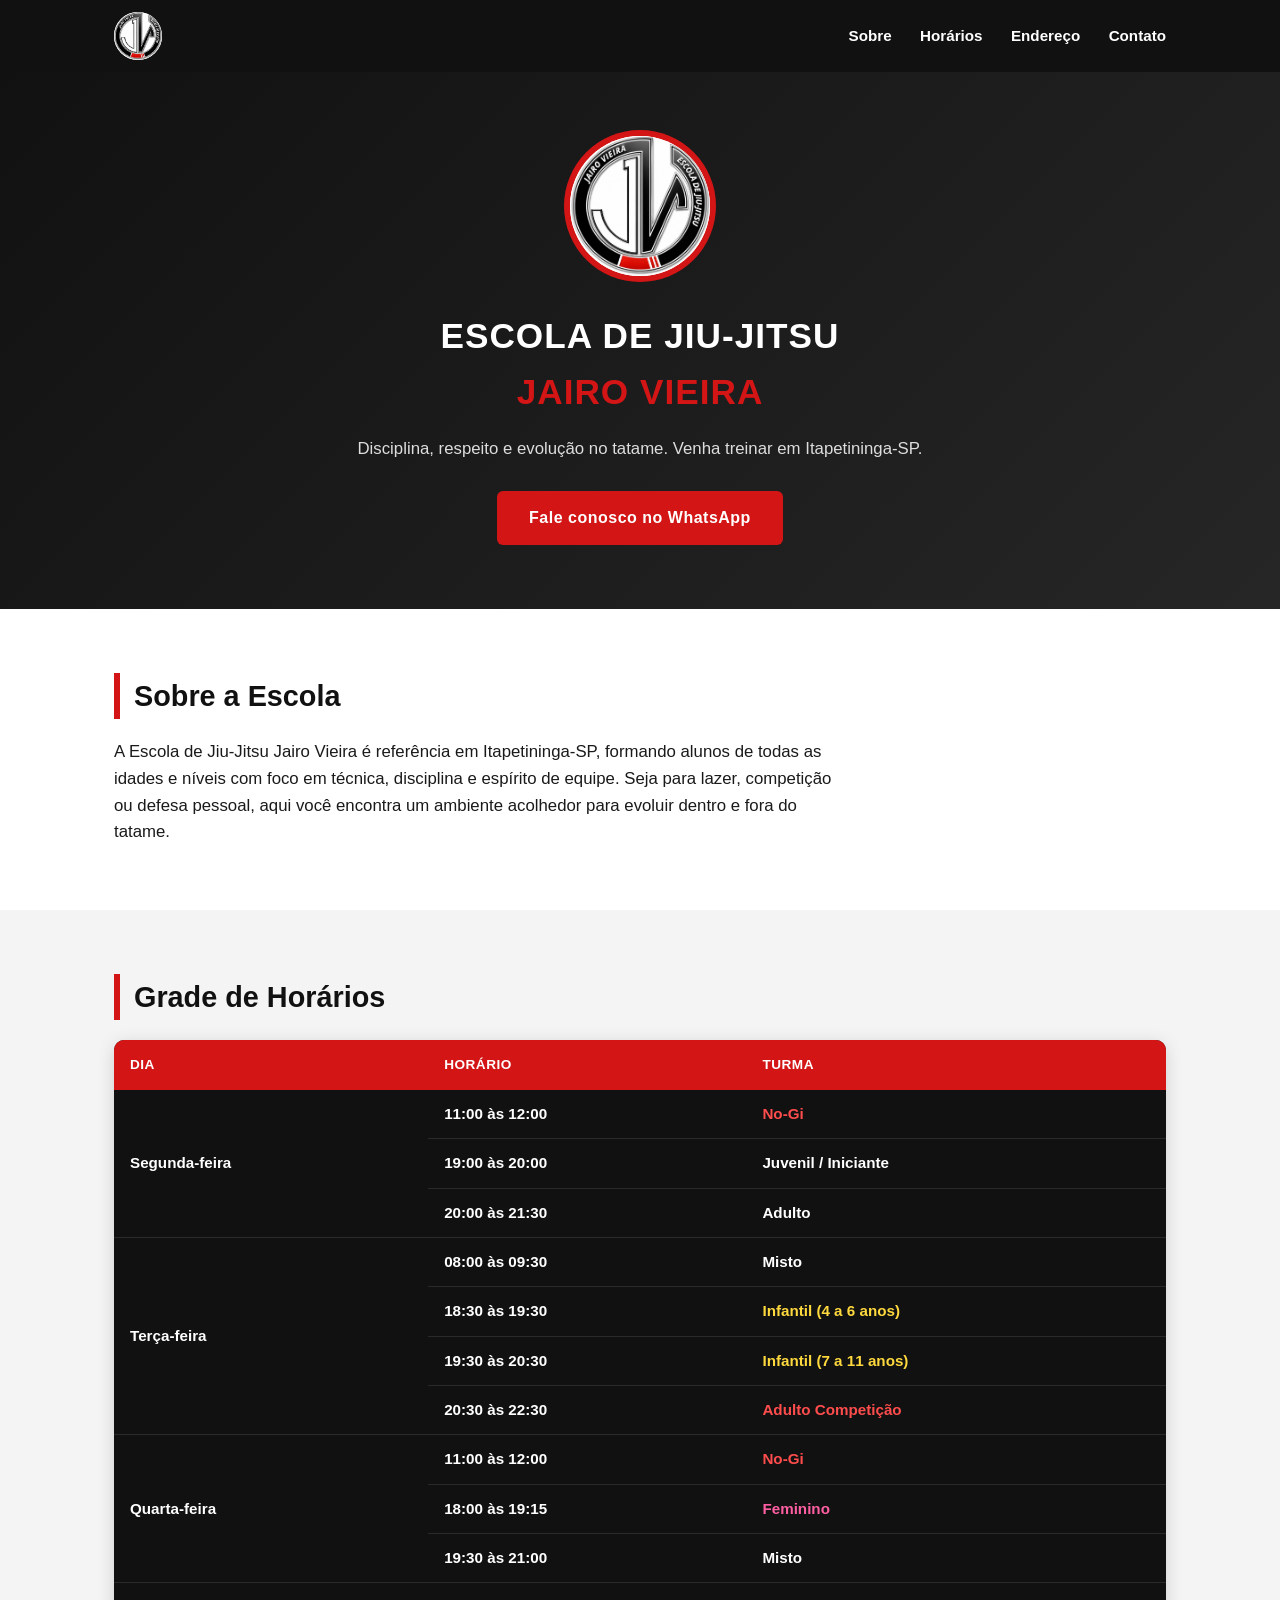
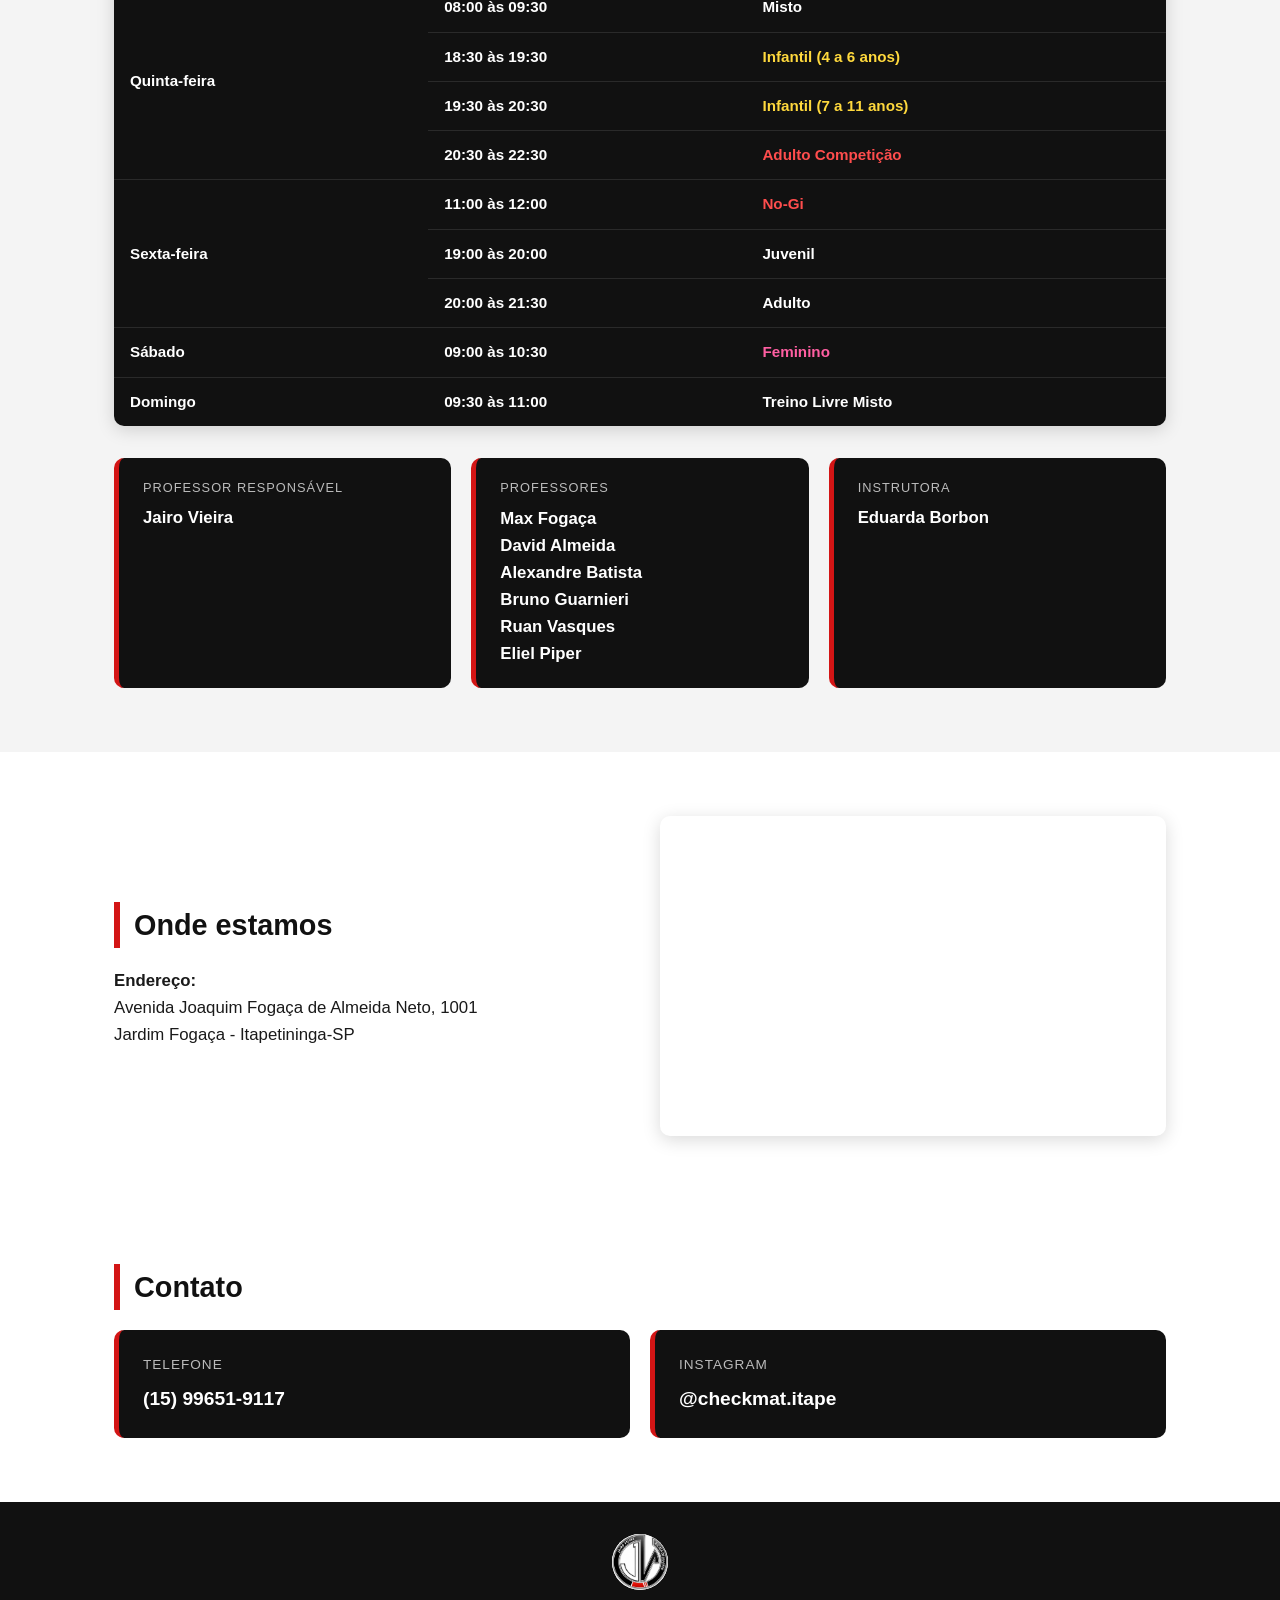
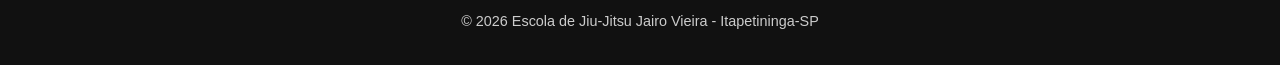
==== index.html @ c037763d "Add site for Escola de Jiu-Jitsu Jairo Vieira Includes hero, sobre, grade de horarios, endereco with" ====
<!DOCTYPE html>
<html lang="pt-BR">
<head>
<meta charset="UTF-8">
<meta name="viewport" content="width=device-width, initial-scale=1.0">
<title>Jairo Vieira - Escola de Jiu-Jitsu | Itapetininga-SP</title>
<meta name="description" content="Escola de Jiu-Jitsu Jairo Vieira em Itapetininga-SP. Aulas para todas as idades. Venha treinar com a gente!">
<link rel="icon" type="image/jpeg" href="assets/logo.jpeg">
<link rel="stylesheet" href="style.css">
</head>
<body>

<header class="header">
  <div class="container header-inner">
    <img src="assets/logo.jpeg" alt="Logo Jairo Vieira Escola de Jiu-Jitsu" class="logo">
    <nav class="nav">
      <a href="#sobre">Sobre</a>
      <a href="#horarios">Horários</a>
      <a href="#local">Endereço</a>
      <a href="#contato">Contato</a>
    </nav>
  </div>
</header>

<section class="hero">
  <div class="container hero-inner">
    <img src="assets/logo.jpeg" alt="Jairo Vieira Escola de Jiu-Jitsu" class="hero-logo">
    <h1>ESCOLA DE JIU-JITSU<br><span>JAIRO VIEIRA</span></h1>
    <p>Disciplina, respeito e evolução no tatame. Venha treinar em <span class="nowrap">Itapetininga-SP</span>.</p>
    <a class="btn" href="https://wa.me/5515996519117" target="_blank" rel="noopener">Fale conosco no WhatsApp</a>
  </div>
</section>

<section id="sobre" class="section">
  <div class="container">
    <h2>Sobre a Escola</h2>
    <p>
      A Escola de Jiu-Jitsu Jairo Vieira é referência em Itapetininga-SP, formando alunos de todas as
      idades e níveis com foco em técnica, disciplina e espírito de equipe. Seja para lazer, competição
      ou defesa pessoal, aqui você encontra um ambiente acolhedor para evoluir dentro e fora do tatame.
    </p>
  </div>
</section>

<section id="horarios" class="section alt">
  <div class="container">
    <h2>Grade de Horários</h2>
    <div class="table-wrap">
      <table class="schedule">
        <thead>
          <tr><th>Dia</th><th>Horário</th><th>Turma</th></tr>
        </thead>
        <tbody>
          <tr><td rowspan="3">Segunda-feira</td><td>11:00 às 12:00</td><td class="tag red">No-Gi</td></tr>
          <tr><td>19:00 às 20:00</td><td>Juvenil / Iniciante</td></tr>
          <tr><td>20:00 às 21:30</td><td>Adulto</td></tr>

          <tr><td rowspan="4">Terça-feira</td><td>08:00 às 09:30</td><td>Misto</td></tr>
          <tr><td>18:30 às 19:30</td><td class="tag yellow">Infantil (4 a 6 anos)</td></tr>
          <tr><td>19:30 às 20:30</td><td class="tag yellow">Infantil (7 a 11 anos)</td></tr>
          <tr><td>20:30 às 22:30</td><td class="tag red">Adulto Competição</td></tr>

          <tr><td rowspan="3">Quarta-feira</td><td>11:00 às 12:00</td><td class="tag red">No-Gi</td></tr>
          <tr><td>18:00 às 19:15</td><td class="tag pink">Feminino</td></tr>
          <tr><td>19:30 às 21:00</td><td>Misto</td></tr>

          <tr><td rowspan="4">Quinta-feira</td><td>08:00 às 09:30</td><td>Misto</td></tr>
          <tr><td>18:30 às 19:30</td><td class="tag yellow">Infantil (4 a 6 anos)</td></tr>
          <tr><td>19:30 às 20:30</td><td class="tag yellow">Infantil (7 a 11 anos)</td></tr>
          <tr><td>20:30 às 22:30</td><td class="tag red">Adulto Competição</td></tr>

          <tr><td rowspan="3">Sexta-feira</td><td>11:00 às 12:00</td><td class="tag red">No-Gi</td></tr>
          <tr><td>19:00 às 20:00</td><td>Juvenil</td></tr>
          <tr><td>20:00 às 21:30</td><td>Adulto</td></tr>

          <tr><td>Sábado</td><td>09:00 às 10:30</td><td class="tag pink">Feminino</td></tr>
          <tr><td>Domingo</td><td>09:30 às 11:00</td><td>Treino Livre Misto</td></tr>
        </tbody>
      </table>
    </div>

    <div class="staff">
      <div class="staff-card">
        <span class="staff-label">Professor Responsável</span>
        <span class="staff-name">Jairo Vieira</span>
      </div>
      <div class="staff-card">
        <span class="staff-label">Professores</span>
        <ul class="staff-list">
          <li>Max Fogaça</li>
          <li>David Almeida</li>
          <li>Alexandre Batista</li>
          <li>Bruno Guarnieri</li>
          <li>Ruan Vasques</li>
          <li>Eliel Piper</li>
        </ul>
      </div>
      <div class="staff-card">
        <span class="staff-label">Instrutora</span>
        <span class="staff-name">Eduarda Borbon</span>
      </div>
    </div>
  </div>
</section>

<section id="local" class="section">
  <div class="container local-inner">
    <div class="local-info">
      <h2>Onde estamos</h2>
      <p><strong>Endereço:</strong><br>
      Avenida Joaquim Fogaça de Almeida Neto, 1001<br>
      Jardim Fogaça - Itapetininga-SP</p>
    </div>
    <div class="map-wrap">
      <iframe
        title="Mapa da Escola Jairo Vieira"
        src="https://www.google.com/maps?q=Avenida+Joaquim+Foga%C3%A7a+de+Almeida+Neto,+1001,+Jardim+Foga%C3%A7a,+Itapetininga-SP&output=embed"
        loading="lazy"
        referrerpolicy="no-referrer-when-downgrade">
      </iframe>
    </div>
  </div>
</section>

<section id="contato" class="section">
  <div class="container contato-inner">
    <h2>Contato</h2>
    <div class="contato-cards">
      <a class="card" href="tel:+5515996519117">
        <span class="card-label">Telefone</span>
        <span class="card-value">(15) 99651-9117</span>
      </a>
      <a class="card" href="https://instagram.com/checkmat.itape" target="_blank" rel="noopener">
        <span class="card-label">Instagram</span>
        <span class="card-value">@checkmat.itape</span>
      </a>
    </div>
  </div>
</section>

<footer class="footer">
  <div class="container">
    <img src="assets/logo.jpeg" alt="Logo Jairo Vieira" class="footer-logo">
    <p>&copy; <span id="year"></span> Escola de Jiu-Jitsu Jairo Vieira - Itapetininga-SP</p>
  </div>
</footer>

<script src="script.js"></script>
</body>
</html>
---- style.css ----
:root {
  --black: #111111;
  --red: #d31515;
  --white: #ffffff;
  --gray: #f4f4f4;
  --text: #1a1a1a;
}

* { box-sizing: border-box; margin: 0; padding: 0; }

body {
  font-family: "Segoe UI", Arial, Helvetica, sans-serif;
  color: var(--text);
  background: var(--white);
  line-height: 1.6;
}

a { text-decoration: none; color: inherit; }

.container {
  max-width: 1100px;
  margin: 0 auto;
  padding: 0 24px;
}

/* Header */
.header {
  background: var(--black);
  position: sticky;
  top: 0;
  z-index: 10;
}

.header-inner {
  display: flex;
  align-items: center;
  justify-content: space-between;
  padding: 12px 24px;
}

.logo {
  height: 48px;
  width: 48px;
  object-fit: contain;
  border-radius: 50%;
  background: var(--white);
}

.nav a {
  color: var(--white);
  margin-left: 24px;
  font-weight: 600;
  font-size: 0.95rem;
  transition: color 0.2s;
}

.nav a:hover { color: var(--red); }

/* Hero */
.hero {
  background: linear-gradient(135deg, var(--black) 0%, #262626 100%);
  color: var(--white);
  text-align: center;
  padding: 64px 24px;
}

.hero-logo {
  width: 140px;
  height: 140px;
  object-fit: contain;
  border-radius: 50%;
  background: var(--white);
  margin-bottom: 24px;
  box-shadow: 0 0 0 6px var(--red);
}

.hero h1 {
  font-size: 2.2rem;
  letter-spacing: 1px;
  margin-bottom: 16px;
}

.hero h1 span { color: var(--red); }

.hero p {
  max-width: 700px;
  margin: 0 auto 28px;
  font-size: 1.05rem;
  color: #dddddd;
}

.nowrap {
  white-space: nowrap;
}

.btn {
  display: inline-block;
  background: var(--red);
  color: var(--white);
  padding: 14px 32px;
  border-radius: 6px;
  font-weight: 700;
  letter-spacing: 0.5px;
  transition: background 0.2s, transform 0.2s;
}

.btn:hover {
  background: #b10f0f;
  transform: translateY(-2px);
}

/* Sections */
.section {
  padding: 64px 24px;
}

.section.alt {
  background: var(--gray);
}

.section h2 {
  font-size: 1.8rem;
  margin-bottom: 20px;
  color: var(--black);
  border-left: 6px solid var(--red);
  padding-left: 14px;
}

.section p {
  max-width: 720px;
  font-size: 1.05rem;
}

/* Schedule table */
.table-wrap {
  overflow-x: auto;
  border-radius: 10px;
  box-shadow: 0 4px 18px rgba(0,0,0,0.15);
  margin-bottom: 32px;
}

.schedule {
  width: 100%;
  border-collapse: collapse;
  background: var(--black);
  color: var(--white);
  min-width: 480px;
}

.schedule th {
  background: var(--red);
  color: var(--white);
  text-transform: uppercase;
  letter-spacing: 0.5px;
  font-size: 0.85rem;
  padding: 14px 16px;
  text-align: left;
}

.schedule td {
  padding: 12px 16px;
  border-bottom: 1px solid #2a2a2a;
  font-weight: 600;
  font-size: 0.95rem;
  white-space: nowrap;
}

.schedule tr:last-child td {
  border-bottom: none;
}

.schedule .tag.red { color: #ff4d4d; }
.schedule .tag.yellow { color: #ffd93d; }
.schedule .tag.pink { color: #ff5fa2; }

.staff {
  display: flex;
  gap: 20px;
  flex-wrap: wrap;
}

.staff-card {
  flex: 1 1 220px;
  background: var(--black);
  color: var(--white);
  padding: 20px 24px;
  border-radius: 10px;
  border-left: 5px solid var(--red);
}

.staff-label {
  display: block;
  font-size: 0.8rem;
  text-transform: uppercase;
  letter-spacing: 1px;
  color: #bbbbbb;
  margin-bottom: 8px;
}

.staff-name {
  display: block;
  font-size: 1.05rem;
  font-weight: 700;
  line-height: 1.4;
}

.staff-list {
  list-style: none;
  font-size: 1.05rem;
  font-weight: 700;
}

.staff-list li {
  line-height: 1.6;
}

/* Local / Map */
.local-inner {
  display: grid;
  grid-template-columns: 1fr 1fr;
  gap: 40px;
  align-items: center;
}

.map-wrap {
  border-radius: 10px;
  overflow: hidden;
  box-shadow: 0 4px 18px rgba(0,0,0,0.15);
}

.map-wrap iframe {
  width: 100%;
  height: 320px;
  border: 0;
  display: block;
}

/* Contact */
.contato-cards {
  display: flex;
  gap: 20px;
  flex-wrap: wrap;
}

.card {
  flex: 1 1 220px;
  background: var(--black);
  color: var(--white);
  padding: 24px;
  border-radius: 10px;
  border-left: 5px solid var(--red);
  transition: transform 0.2s, box-shadow 0.2s;
}

.card:hover {
  transform: translateY(-4px);
  box-shadow: 0 8px 20px rgba(0,0,0,0.2);
}

.card-label {
  display: block;
  font-size: 0.85rem;
  text-transform: uppercase;
  letter-spacing: 1px;
  color: #bbbbbb;
  margin-bottom: 8px;
}

.card-value {
  display: block;
  font-size: 1.2rem;
  font-weight: 700;
}

/* Footer */
.footer {
  background: var(--black);
  color: #cccccc;
  text-align: center;
  padding: 32px 24px;
}

.footer-logo {
  width: 56px;
  height: 56px;
  object-fit: contain;
  border-radius: 50%;
  background: var(--white);
  margin-bottom: 12px;
}

.footer p { font-size: 0.9rem; }

/* Responsive */
@media (max-width: 720px) {
  .local-inner {
    grid-template-columns: 1fr;
  }
  .nav a {
    margin-left: 14px;
    font-size: 0.85rem;
  }
  .hero h1 {
    font-size: 1.7rem;
  }
}
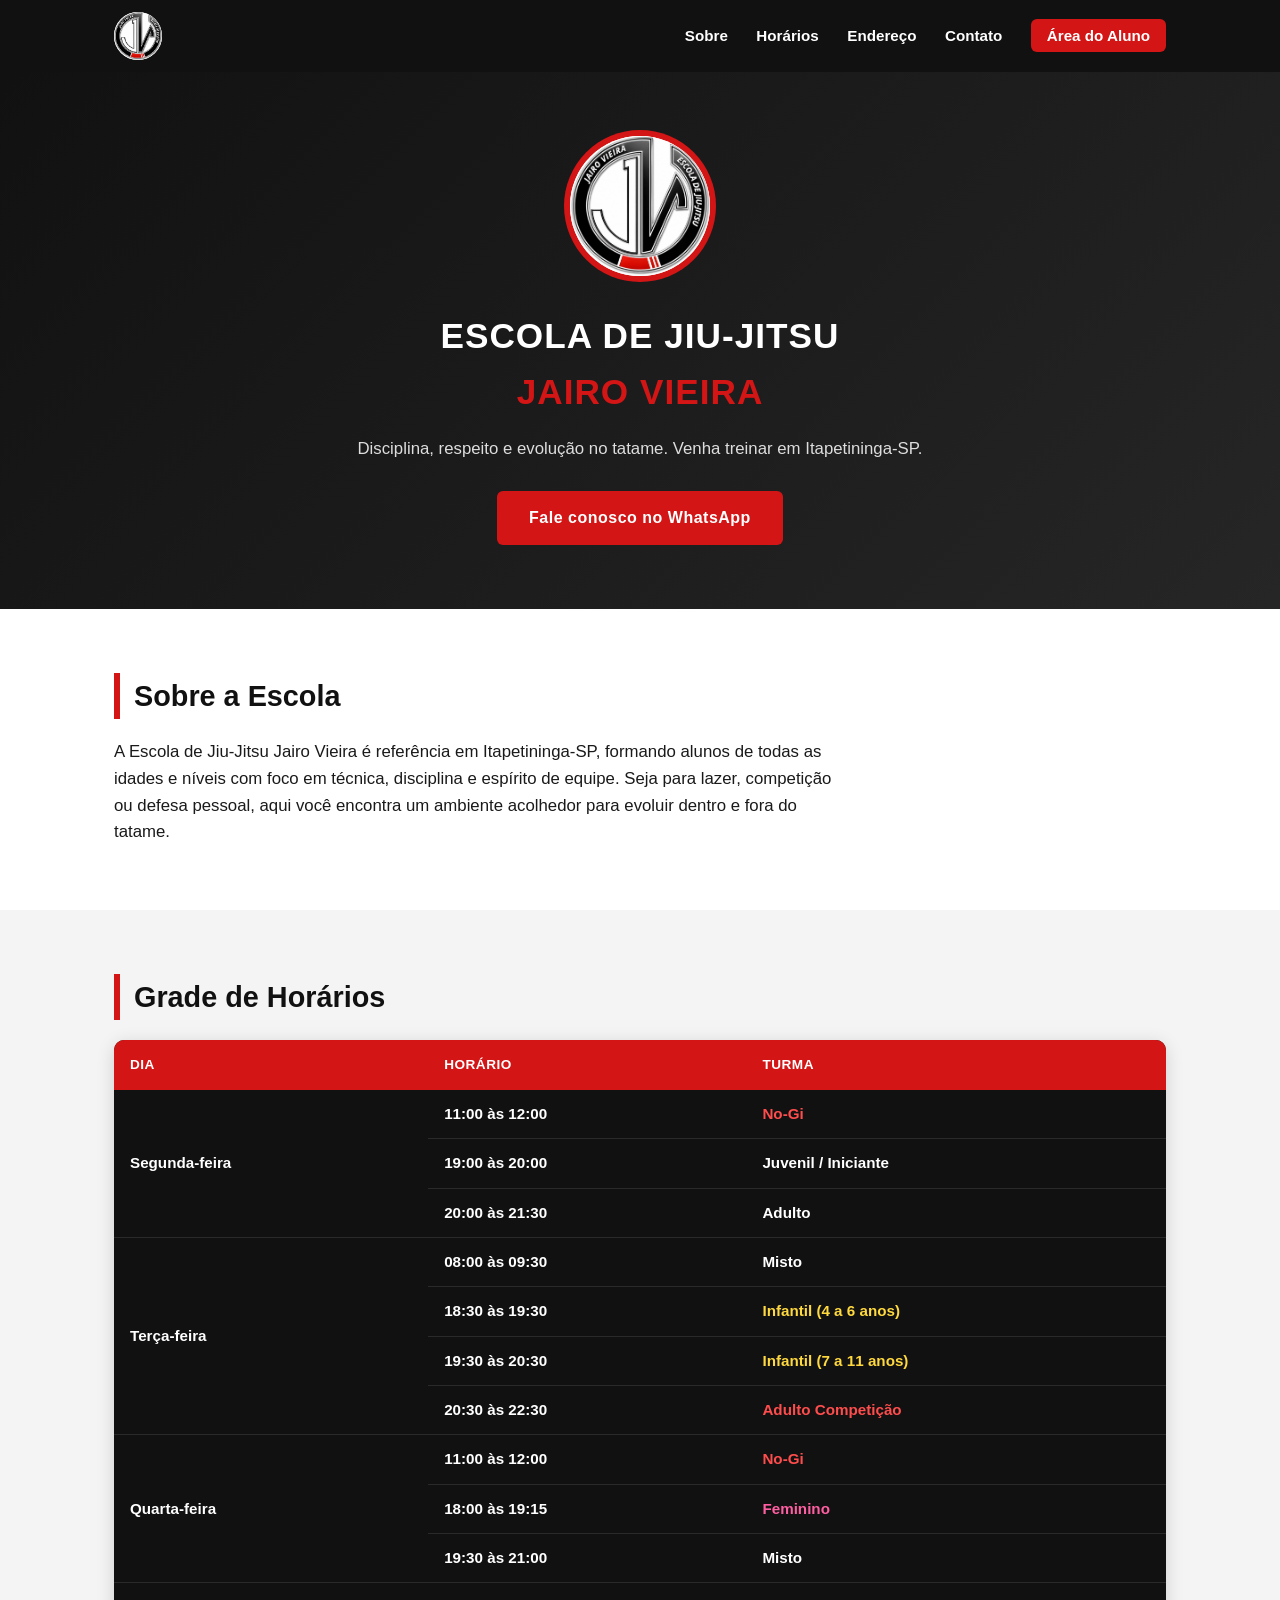
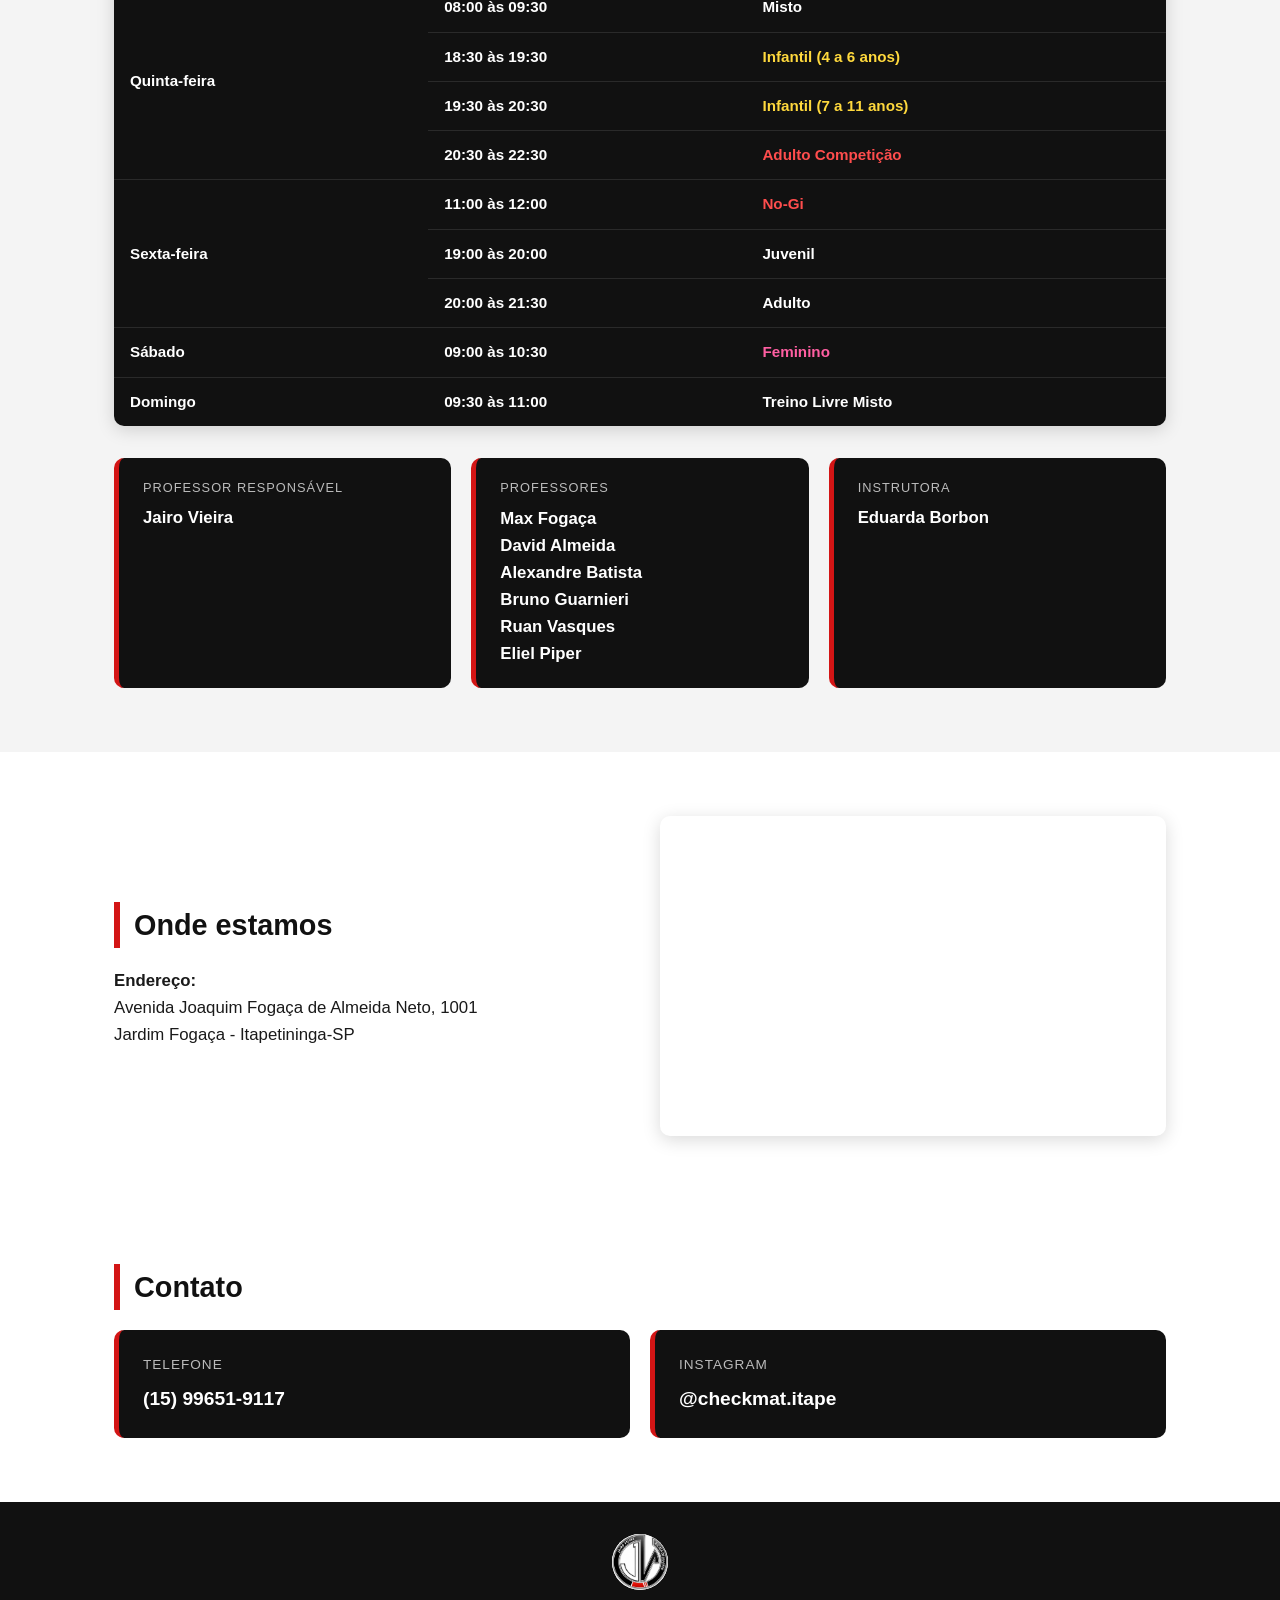
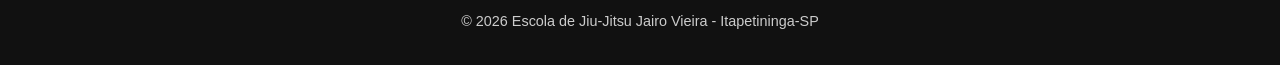
==== commit 95439446: "Add student system: signup, login, geolocation check-in, and admin panel Adds Firebase-backed app fo" ====
--- a/index.html
+++ b/index.html
@@ -18,6 +18,7 @@
       <a href="#horarios">Horários</a>
       <a href="#local">Endereço</a>
       <a href="#contato">Contato</a>
+      <a href="app/login.html" class="nav-destaque">Área do Aluno</a>
     </nav>
   </div>
 </header>
--- a/style.css
+++ b/style.css
@@ -55,6 +55,14 @@
 }
 
 .nav a:hover { color: var(--red); }
+
+.nav a.nav-destaque {
+  background: var(--red);
+  padding: 8px 16px;
+  border-radius: 6px;
+}
+
+.nav a.nav-destaque:hover { color: var(--white); background: #b10f0f; }
 
 /* Hero */
 .hero {
